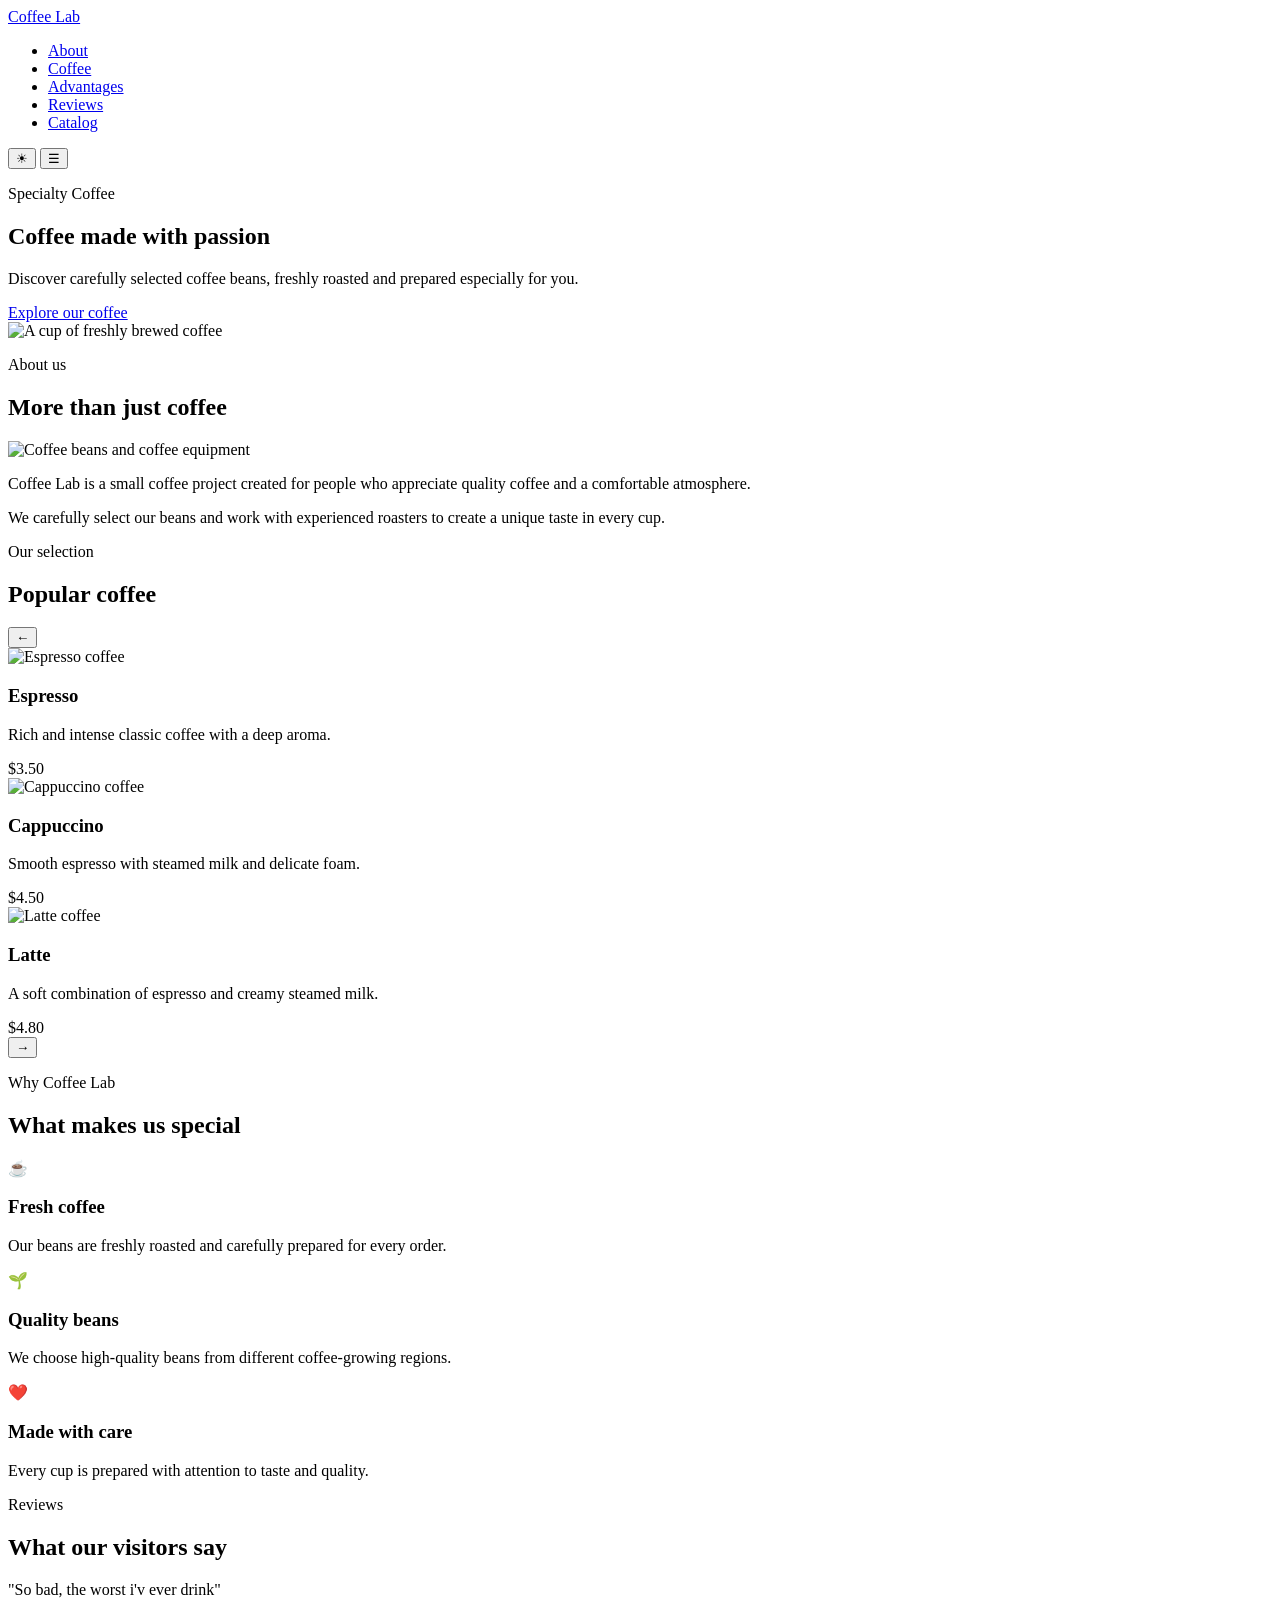
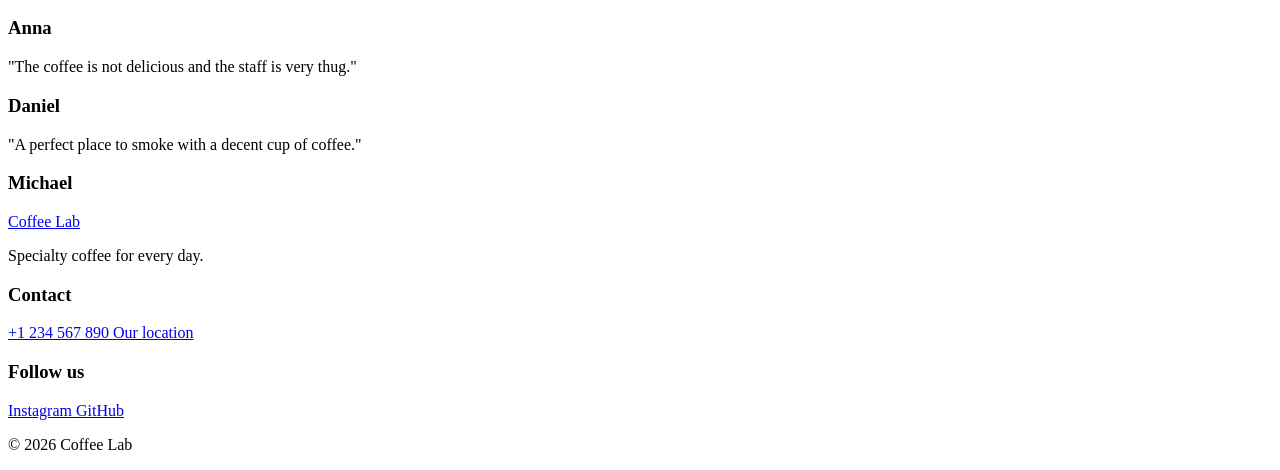
==== index.html @ 0fed057d "feat: add basic index.html" ====
<!DOCTYPE html>
<html lang="en">
<head>
    <meta charset="UTF-8">
    <meta name="viewport" content="width=device-width, initial-scale=1.0">

    <title>Coffee Lab</title>

    <link rel="icon" href="favicon/favicon.svg">
    <link rel="stylesheet" href="css/style.css">
</head>

<body>

<header class="header">
    <div class="container header__container">

        <a class="logo" href="index.html">
            Coffee Lab
        </a>

        <nav class="navigation">
            <ul class="navigation__list">
                <li class="navigation__item">
                    <a class="navigation__link" href="#about">About</a>
                </li>

                <li class="navigation__item">
                    <a class="navigation__link" href="#coffee">Coffee</a>
                </li>

                <li class="navigation__item">
                    <a class="navigation__link" href="#advantages">Advantages</a>
                </li>

                <li class="navigation__item">
                    <a class="navigation__link" href="#reviews">Reviews</a>
                </li>

                <li class="navigation__item">
                    <a class="navigation__link" href="catalog.html">Catalog</a>
                </li>
            </ul>
        </nav>

        <div class="header__actions">

            <button class="theme-button" type="button" aria-label="Change theme">
                ☀
            </button>

            <button class="burger-button" type="button" aria-label="Open menu">
                ☰
            </button>

        </div>

    </div>
</header>


<main>

    <section class="hero" id="hero">
        <div class="container hero__container">

            <div class="hero__content">

                <p class="hero__subtitle">
                    Specialty Coffee
                </p>

                <h1 class="hero__title">
                    Coffee made with passion
                </h1>

                <p class="hero__text">
                    Discover carefully selected coffee beans,
                    freshly roasted and prepared especially for you.
                </p>

                <a class="button hero__button" href="catalog.html">
                    Explore our coffee
                </a>

            </div>

            <div class="hero__image">
                <img
                    src="images/hero.jpg"
                    alt="A cup of freshly brewed coffee"
                >
            </div>

        </div>
    </section>


    <section class="about" id="about">
        <div class="container">

            <div class="section-heading">
                <p class="section-heading__subtitle">
                    About us
                </p>

                <h2 class="section-heading__title">
                    More than just coffee
                </h2>
            </div>

            <div class="about__content">

                <div class="about__image">
                    <img
                        src="images/about.jpg"
                        alt="Coffee beans and coffee equipment"
                    >
                </div>

                <div class="about__text">
                    <p>
                        Coffee Lab is a small coffee project created
                        for people who appreciate quality coffee and
                        a comfortable atmosphere.
                    </p>

                    <p>
                        We carefully select our beans and work with
                        experienced roasters to create a unique taste
                        in every cup.
                    </p>
                </div>

            </div>

        </div>
    </section>


    <section class="coffee" id="coffee">
        <div class="container">

            <div class="section-heading">
                <p class="section-heading__subtitle">
                    Our selection
                </p>

                <h2 class="section-heading__title">
                    Popular coffee
                </h2>
            </div>

            <div class="slider">

                <button
                    class="slider__button slider__button--prev"
                    type="button"
                    aria-label="Previous slide"
                >
                    ←
                </button>

                <div class="slider__content">

                    <article class="coffee-card">
                        <img
                            src="images/coffee-1.jpg"
                            alt="Espresso coffee"
                        >

                        <div class="coffee-card__content">
                            <h3>Espresso</h3>

                            <p>
                                Rich and intense classic coffee
                                with a deep aroma.
                            </p>

                            <span class="coffee-card__price">
                                $3.50
                            </span>
                        </div>
                    </article>


                    <article class="coffee-card">
                        <img
                            src="images/coffee-2.jpg"
                            alt="Cappuccino coffee"
                        >

                        <div class="coffee-card__content">
                            <h3>Cappuccino</h3>

                            <p>
                                Smooth espresso with steamed milk
                                and delicate foam.
                            </p>

                            <span class="coffee-card__price">
                                $4.50
                            </span>
                        </div>
                    </article>


                    <article class="coffee-card">
                        <img
                            src="images/coffee-3.jpg"
                            alt="Latte coffee"
                        >

                        <div class="coffee-card__content">
                            <h3>Latte</h3>

                            <p>
                                A soft combination of espresso
                                and creamy steamed milk.
                            </p>

                            <span class="coffee-card__price">
                                $4.80
                            </span>
                        </div>
                    </article>

                </div>

                <button
                    class="slider__button slider__button--next"
                    type="button"
                    aria-label="Next slide"
                >
                    →
                </button>

            </div>

        </div>
    </section>


    <section class="advantages" id="advantages">
        <div class="container">

            <div class="section-heading">
                <p class="section-heading__subtitle">
                    Why Coffee Lab
                </p>

                <h2 class="section-heading__title">
                    What makes us special
                </h2>
            </div>

            <div class="advantages__list">

                <article class="advantage">
                    <div class="advantage__icon">
                        ☕
                    </div>

                    <h3>Fresh coffee</h3>

                    <p>
                        Our beans are freshly roasted and carefully
                        prepared for every order.
                    </p>
                </article>


                <article class="advantage">
                    <div class="advantage__icon">
                        🌱
                    </div>

                    <h3>Quality beans</h3>

                    <p>
                        We choose high-quality beans from different
                        coffee-growing regions.
                    </p>
                </article>


                <article class="advantage">
                    <div class="advantage__icon">
                        ❤️
                    </div>

                    <h3>Made with care</h3>

                    <p>
                        Every cup is prepared with attention to
                        taste and quality.
                    </p>
                </article>

            </div>

        </div>
    </section>


    <section class="reviews" id="reviews">
        <div class="container">

            <div class="section-heading">
                <p class="section-heading__subtitle">
                    Reviews
                </p>

                <h2 class="section-heading__title">
                    What our visitors say
                </h2>
            </div>

            <div class="reviews__list">

                <article class="review">
                    <p class="review__text">
                        "So bad, the worst i'v ever drink"
                    </p>

                    <h3 class="review__author">
                        Anna
                    </h3>
                </article>


                <article class="review">
                    <p class="review__text">
                        "The coffee is not delicious and the staff
                        is very thug."
                    </p>

                    <h3 class="review__author">
                        Daniel
                    </h3>
                </article>


                <article class="review">
                    <p class="review__text">
                        "A perfect place to smoke with a decent cup
                        of coffee."
                    </p>

                    <h3 class="review__author">
                        Michael
                    </h3>
                </article>

            </div>

        </div>
    </section>

</main>


<footer class="footer">
    <div class="container footer__container">

        <div class="footer__info">
            <a class="logo" href="index.html">
                Coffee Lab
            </a>

            <p>
                Specialty coffee for every day.
            </p>
        </div>

        <div class="footer__contacts">
            <h3>Contact</h3>

            <a href="tel:+1234567890">
                +1 234 567 890
            </a>

            <a
                href="https://maps.google.com"
                target="_blank"
                rel="noopener noreferrer"
            >
                Our location
            </a>
        </div>

        <div class="footer__social">
            <h3>Follow us</h3>

            <a
                href="https://www.instagram.com/"
                target="_blank"
                rel="noopener noreferrer"
            >
                Instagram
            </a>

            <a
                href="https://github.com/"
                target="_blank"
                rel="noopener noreferrer"
            >
                GitHub
            </a>
        </div>

    </div>

    <div class="footer__bottom">
        <p>
            © 2026 Coffee Lab
        </p>
    </div>
</footer>


<script src="js/theme.js"></script>

</body>
</html>
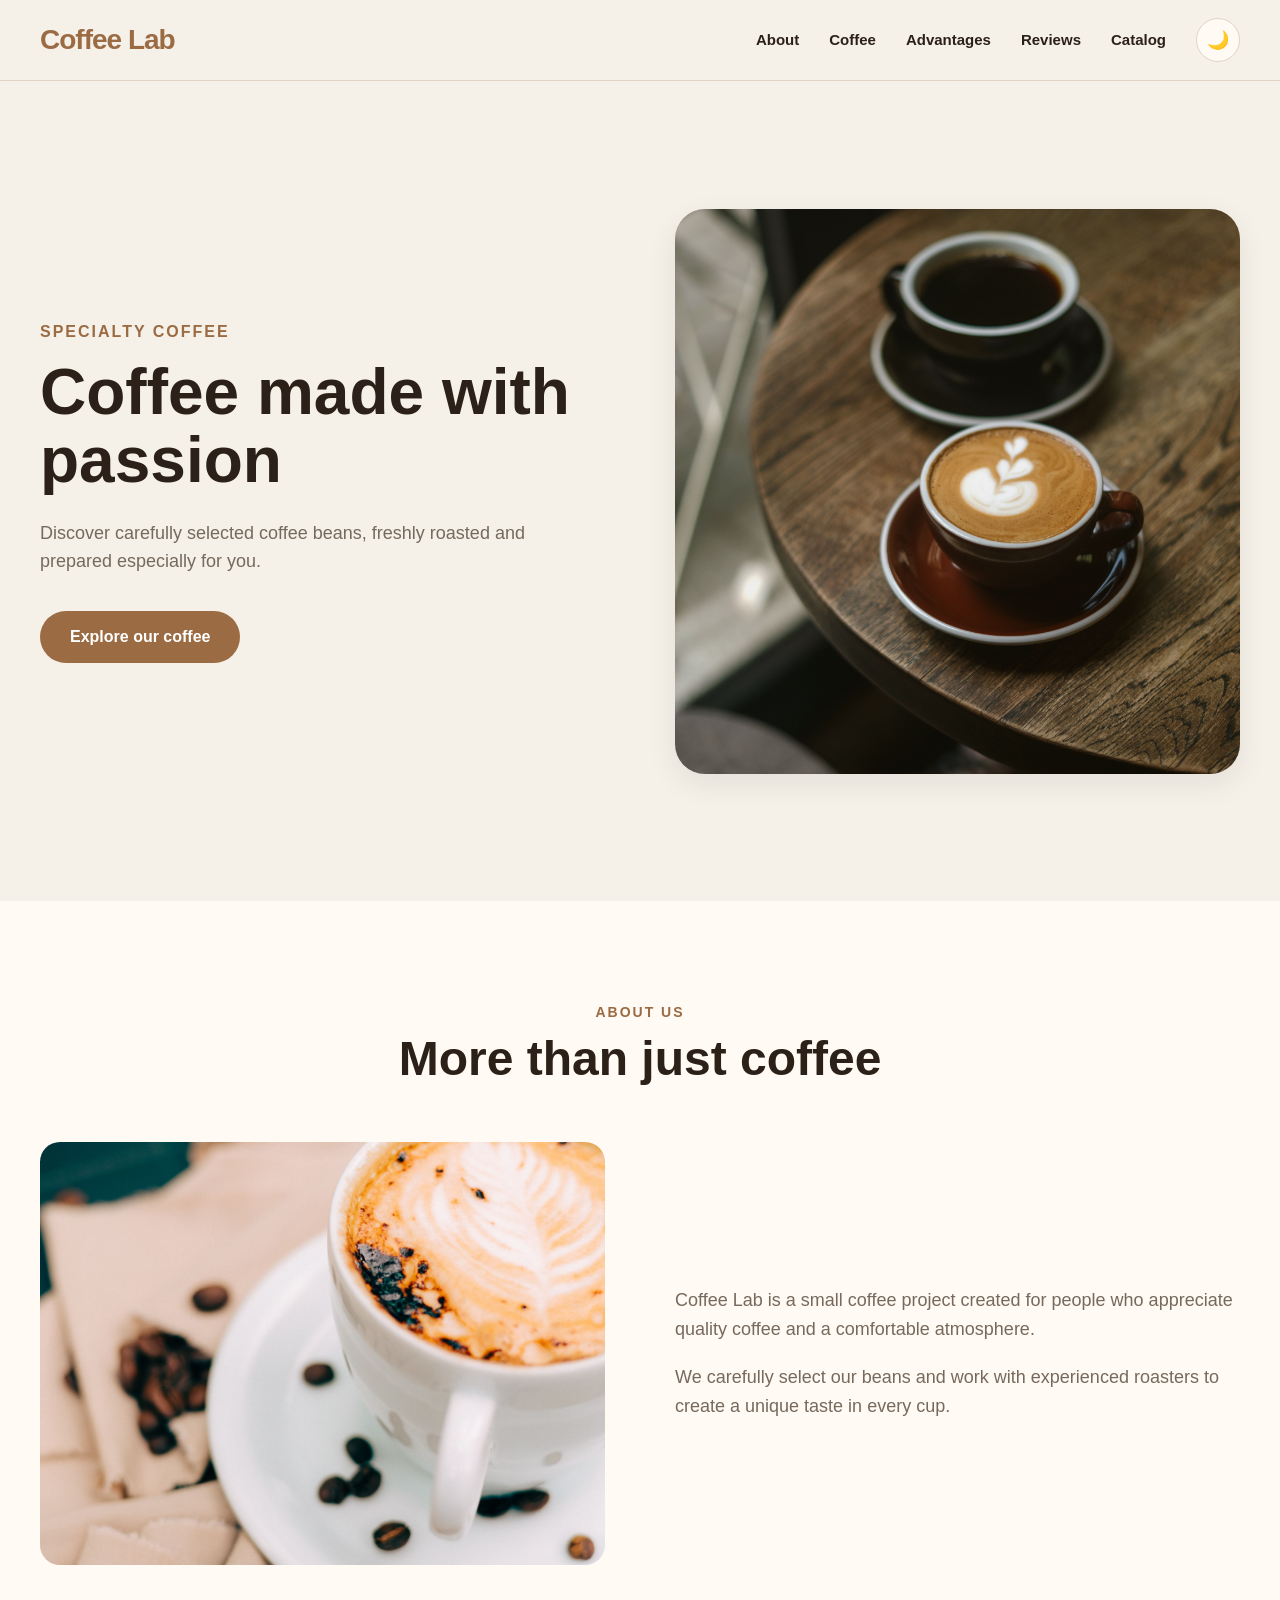
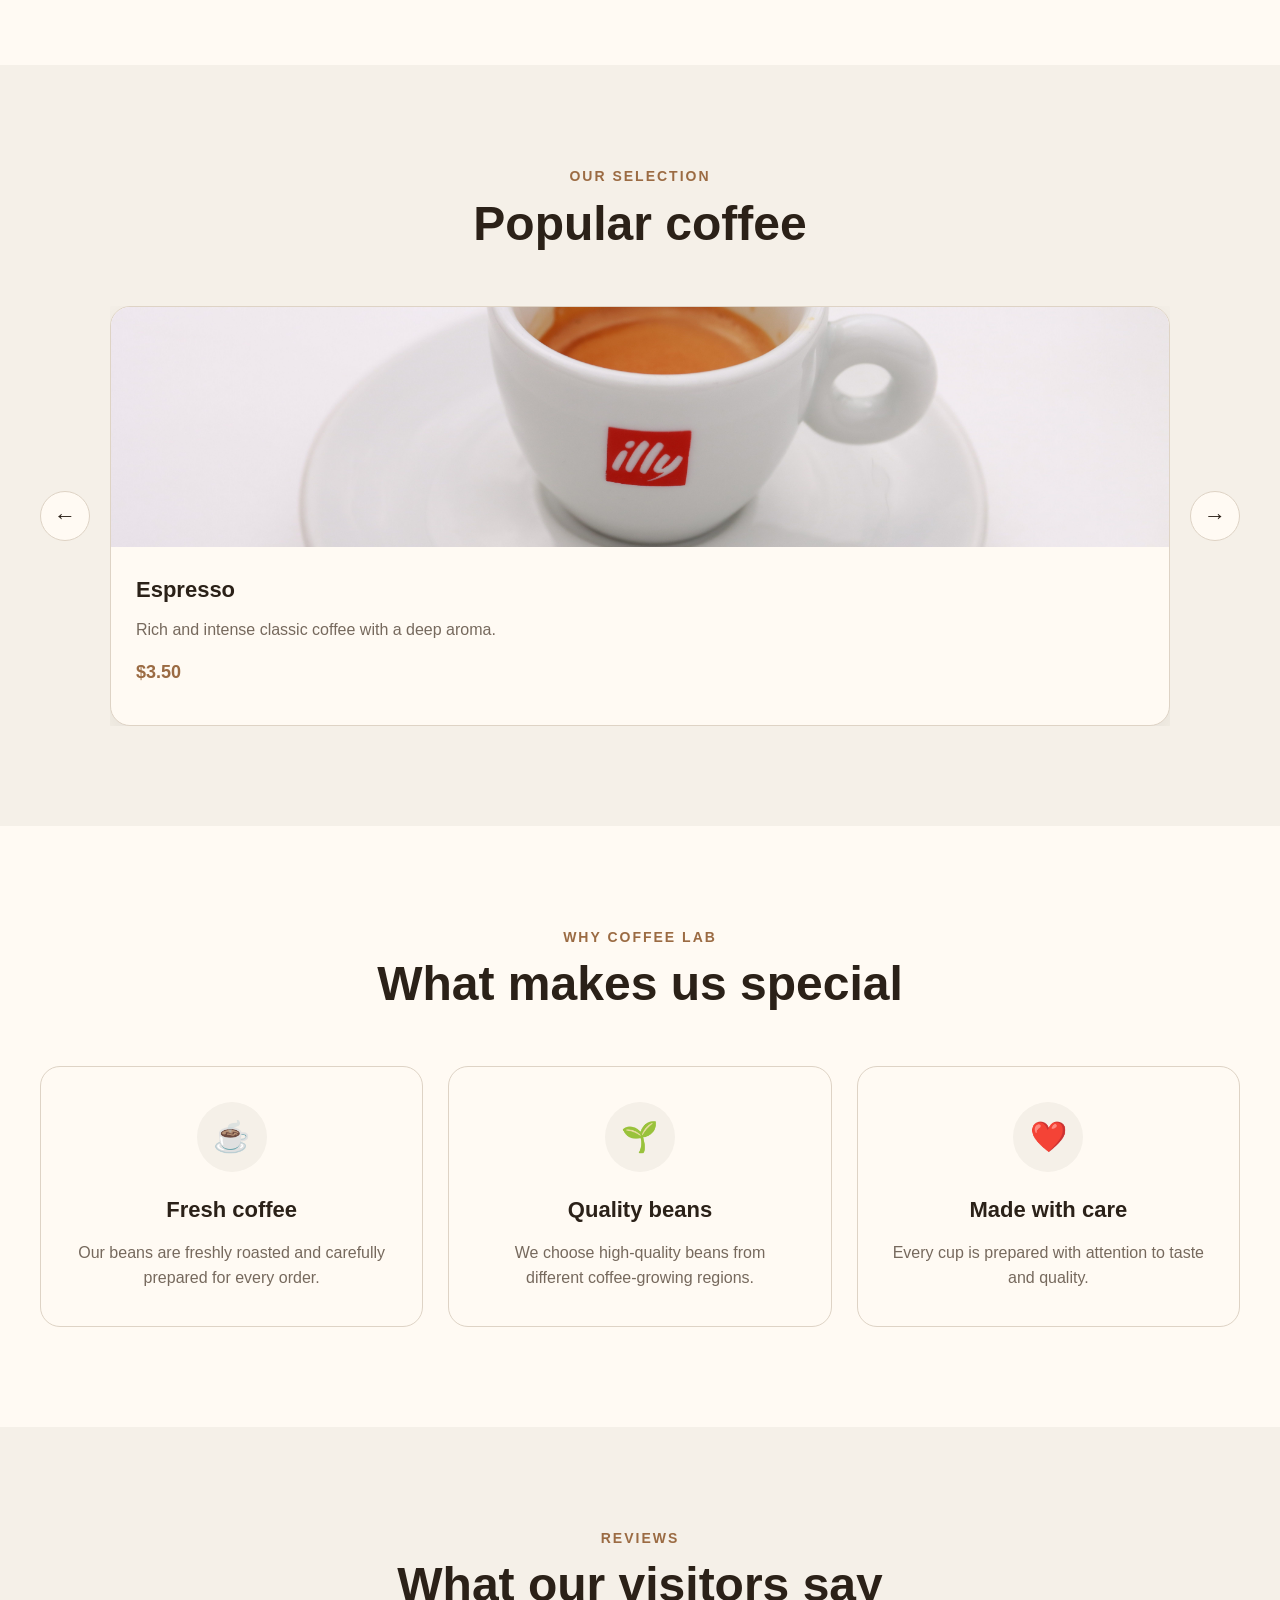
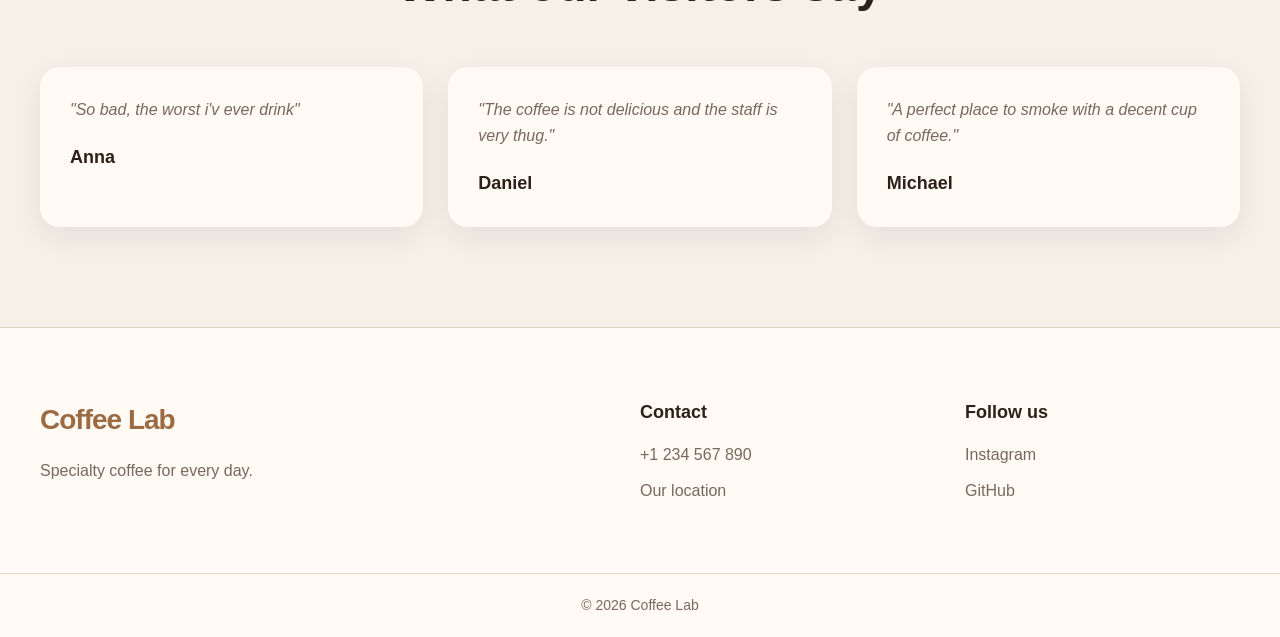
==== commit af1d32d9: "feat: make 2nd part full complete" ====
--- a/index.html
+++ b/index.html
@@ -421,6 +421,8 @@
 
 
 <script src="js/theme.js"></script>
+<script src="js/burger.js"></script>
+<script src="js/slider.js"></script>
 
 </body>
 </html>
--- a/css/style.css
+++ b/css/style.css
@@ -0,0 +1,1436 @@
+:root {
+    --bg-color: #f5f0e8;
+    --surface-color: #fffaf3;
+    --text-color: #2b2118;
+    --secondary-color: #76695d;
+    --accent-color: #9b6b43;
+    --accent-hover: #7d5232;
+    --border-color: #ded3c5;
+    --header-bg: rgba(245, 240, 232, 0.95);
+
+    --shadow: 0 10px 30px rgba(43, 33, 24, 0.08);
+
+    --container-width: 1200px;
+    --radius: 20px;
+    --transition: 0.3s ease;
+}
+
+body.dark-theme {
+    --bg-color: #1c1815;
+    --surface-color: #29221d;
+    --text-color: #f4eadf;
+    --secondary-color: #b8aa9d;
+    --accent-color: #c58a58;
+    --accent-hover: #dda16c;
+    --border-color: #443a32;
+    --header-bg: rgba(28, 24, 21, 0.95);
+
+    --shadow: 0 10px 30px rgba(0, 0, 0, 0.25);
+}
+
+
+/* RESET */
+
+* {
+    box-sizing: border-box;
+    margin: 0;
+    padding: 0;
+}
+
+html {
+    scroll-behavior: smooth;
+    scroll-padding-top: 80px;
+}
+
+body {
+    min-width: 320px;
+
+    background-color: var(--bg-color);
+    color: var(--text-color);
+
+    font-family: Arial, Helvetica, sans-serif;
+    line-height: 1.6;
+
+    transition:
+        background-color var(--transition),
+        color var(--transition);
+}
+
+body.menu-open {
+    overflow: hidden;
+}
+
+img {
+    display: block;
+    width: 100%;
+}
+
+a {
+    color: inherit;
+    text-decoration: none;
+}
+
+button {
+    border: none;
+    font: inherit;
+    cursor: pointer;
+}
+
+ul {
+    list-style: none;
+}
+
+button,
+a {
+    -webkit-tap-highlight-color: transparent;
+}
+
+:focus-visible {
+    outline: 2px solid var(--accent-color);
+    outline-offset: 3px;
+}
+
+
+/* CONTAINER */
+
+.container {
+    width: min(calc(100% - 40px), var(--container-width));
+    margin: 0 auto;
+}
+
+
+/* HEADER */
+
+.header {
+    position: sticky;
+    top: 0;
+    z-index: 1000;
+
+    background-color: var(--header-bg);
+    border-bottom: 1px solid var(--border-color);
+
+    backdrop-filter: blur(10px);
+}
+
+.header__container {
+    min-height: 80px;
+
+    display: flex;
+    align-items: center;
+    justify-content: space-between;
+
+    gap: 30px;
+}
+
+.logo {
+    flex-shrink: 0;
+
+    color: var(--accent-color);
+
+    font-size: 28px;
+    font-weight: 700;
+    letter-spacing: -1px;
+
+    transition: color var(--transition);
+}
+
+.logo:hover {
+    color: var(--accent-hover);
+}
+
+
+/* NAVIGATION */
+
+.navigation {
+    margin-left: auto;
+}
+
+.navigation__list {
+    display: flex;
+    align-items: center;
+    gap: 30px;
+}
+
+.navigation__link {
+    position: relative;
+
+    color: var(--text-color);
+
+    font-size: 15px;
+    font-weight: 600;
+
+    transition: color var(--transition);
+}
+
+.navigation__link::after {
+    content: "";
+
+    position: absolute;
+    left: 0;
+    bottom: -6px;
+
+    width: 0;
+    height: 2px;
+
+    background-color: var(--accent-color);
+
+    transition: width var(--transition);
+}
+
+.navigation__link:hover {
+    color: var(--accent-color);
+}
+
+.navigation__link:hover::after {
+    width: 100%;
+}
+
+
+/* HEADER BUTTONS */
+
+.header__actions {
+    display: flex;
+    align-items: center;
+    gap: 10px;
+}
+
+.theme-button,
+.burger-button {
+    width: 44px;
+    height: 44px;
+
+    display: flex;
+    align-items: center;
+    justify-content: center;
+
+    border: 1px solid var(--border-color);
+    border-radius: 50%;
+
+    background-color: var(--surface-color);
+    color: var(--text-color);
+
+    font-size: 18px;
+
+    transition:
+        color var(--transition),
+        background-color var(--transition),
+        border-color var(--transition),
+        transform var(--transition);
+}
+
+.theme-button:hover,
+.burger-button:hover {
+    border-color: var(--accent-color);
+    color: var(--accent-color);
+    transform: translateY(-2px);
+}
+
+.burger-button {
+    display: none;
+}
+
+.burger-button--open {
+    border-color: var(--accent-color);
+    color: var(--accent-color);
+}
+
+
+/* COMMON */
+
+main {
+    overflow: hidden;
+}
+
+section {
+    padding: 100px 0;
+}
+
+.section-heading {
+    max-width: 700px;
+    margin: 0 auto 55px;
+
+    text-align: center;
+}
+
+.section-heading__subtitle {
+    margin-bottom: 8px;
+
+    color: var(--accent-color);
+
+    font-size: 14px;
+    font-weight: 700;
+    letter-spacing: 2px;
+    text-transform: uppercase;
+}
+
+.section-heading__title {
+    color: var(--text-color);
+
+    font-size: clamp(32px, 4vw, 48px);
+    line-height: 1.15;
+}
+
+.section-heading__description {
+    margin-top: 15px;
+    color: var(--secondary-color);
+}
+
+
+/* BUTTON */
+
+.button {
+    min-height: 52px;
+    padding: 0 30px;
+
+    display: inline-flex;
+    align-items: center;
+    justify-content: center;
+
+    border-radius: 50px;
+
+    background-color: var(--accent-color);
+    color: #ffffff;
+
+    font-weight: 700;
+
+    transition:
+        background-color var(--transition),
+        transform var(--transition),
+        box-shadow var(--transition);
+}
+
+.button:hover {
+    background-color: var(--accent-hover);
+    transform: translateY(-3px);
+    box-shadow: 0 8px 20px rgba(155, 107, 67, 0.25);
+}
+
+
+/* HERO */
+
+.hero {
+    min-height: calc(100vh - 80px);
+
+    display: flex;
+    align-items: center;
+
+    padding: 80px 0;
+}
+
+.hero__container {
+    display: grid;
+    grid-template-columns: 1fr 1fr;
+    align-items: center;
+
+    gap: 70px;
+}
+
+.hero__content {
+    max-width: 560px;
+}
+
+.hero__subtitle {
+    margin-bottom: 15px;
+
+    color: var(--accent-color);
+
+    font-size: 16px;
+    font-weight: 700;
+    letter-spacing: 2px;
+    text-transform: uppercase;
+}
+
+.hero__title {
+    margin-bottom: 25px;
+
+    font-size: clamp(44px, 5vw, 72px);
+    line-height: 1.05;
+}
+
+.hero__text {
+    max-width: 500px;
+    margin-bottom: 35px;
+
+    color: var(--secondary-color);
+
+    font-size: 18px;
+}
+
+.hero__image {
+    overflow: hidden;
+    border-radius: 30px;
+    box-shadow: var(--shadow);
+}
+
+.hero__image img {
+    aspect-ratio: 1;
+    object-fit: cover;
+
+    transition: transform 0.6s ease;
+}
+
+.hero__image:hover img {
+    transform: scale(1.04);
+}
+
+
+/* ABOUT */
+
+.about {
+    background-color: var(--surface-color);
+}
+
+.about__content {
+    display: grid;
+    grid-template-columns: 1fr 1fr;
+    align-items: center;
+
+    gap: 70px;
+}
+
+.about__image {
+    overflow: hidden;
+    border-radius: var(--radius);
+}
+
+.about__image img {
+    aspect-ratio: 4 / 3;
+    object-fit: cover;
+
+    transition: transform 0.6s ease;
+}
+
+.about__image:hover img {
+    transform: scale(1.04);
+}
+
+.about__text {
+    color: var(--secondary-color);
+    font-size: 18px;
+}
+
+.about__text p + p {
+    margin-top: 20px;
+}
+
+
+/* COFFEE SLIDER */
+
+.coffee {
+    background-color: var(--bg-color);
+}
+
+.slider {
+    display: flex;
+    align-items: center;
+    gap: 20px;
+}
+
+.slider__button {
+    flex-shrink: 0;
+
+    width: 50px;
+    height: 50px;
+
+    border: 1px solid var(--border-color);
+    border-radius: 50%;
+
+    background-color: var(--surface-color);
+    color: var(--text-color);
+
+    font-size: 22px;
+
+    transition:
+        background-color var(--transition),
+        color var(--transition),
+        border-color var(--transition),
+        transform var(--transition);
+}
+
+.slider__button:hover {
+    border-color: var(--accent-color);
+    background-color: var(--accent-color);
+    color: #ffffff;
+
+    transform: scale(1.05);
+}
+
+.slider__content {
+    position: relative;
+
+    flex: 1;
+
+    min-height: 420px;
+
+    overflow: hidden;
+}
+
+.coffee-card {
+    position: absolute;
+    inset: 0;
+
+    width: 100%;
+    height: 100%;
+
+    overflow: hidden;
+
+    border: 1px solid var(--border-color);
+    border-radius: var(--radius);
+
+    background-color: var(--surface-color);
+    box-shadow: var(--shadow);
+
+    opacity: 0;
+    visibility: hidden;
+    pointer-events: none;
+
+    transform: translateX(40px);
+
+    transition:
+        opacity 0.4s ease,
+        transform 0.4s ease,
+        visibility 0.4s ease,
+        box-shadow var(--transition);
+}
+
+.coffee-card--active {
+    opacity: 1;
+    visibility: visible;
+    pointer-events: auto;
+
+    transform: translateX(0);
+}
+
+.coffee-card:hover {
+    box-shadow: 0 15px 35px rgba(43, 33, 24, 0.14);
+}
+
+.coffee-card > img {
+    width: 100%;
+    height: 240px;
+
+    object-fit: cover;
+}
+
+.coffee-card__content {
+    padding: 25px;
+}
+
+.coffee-card h3 {
+    margin-bottom: 10px;
+    font-size: 22px;
+}
+
+.coffee-card p {
+    margin-bottom: 15px;
+    color: var(--secondary-color);
+}
+
+.coffee-card__price {
+    color: var(--accent-color);
+    font-size: 18px;
+    font-weight: 700;
+}
+
+
+/* ADVANTAGES */
+
+.advantages {
+    background-color: var(--surface-color);
+}
+
+.advantages__list {
+    display: grid;
+    grid-template-columns: repeat(3, 1fr);
+    gap: 25px;
+}
+
+.advantage {
+    padding: 35px;
+
+    border: 1px solid var(--border-color);
+    border-radius: var(--radius);
+
+    background-color: var(--surface-color);
+
+    text-align: center;
+
+    transition:
+        transform var(--transition),
+        border-color var(--transition),
+        box-shadow var(--transition);
+}
+
+.advantage:hover {
+    border-color: var(--accent-color);
+    box-shadow: var(--shadow);
+    transform: translateY(-6px);
+}
+
+.advantage__icon {
+    width: 70px;
+    height: 70px;
+
+    margin: 0 auto 20px;
+
+    display: flex;
+    align-items: center;
+    justify-content: center;
+
+    border-radius: 50%;
+
+    background-color: var(--bg-color);
+
+    font-size: 30px;
+}
+
+.advantage h3 {
+    margin-bottom: 12px;
+    font-size: 22px;
+}
+
+.advantage p {
+    color: var(--secondary-color);
+}
+
+
+/* REVIEWS */
+
+.reviews {
+    background-color: var(--bg-color);
+}
+
+.reviews__list {
+    display: grid;
+    grid-template-columns: repeat(3, 1fr);
+    gap: 25px;
+}
+
+.review {
+    padding: 30px;
+
+    border-radius: var(--radius);
+
+    background-color: var(--surface-color);
+    box-shadow: var(--shadow);
+}
+
+.review__text {
+    margin-bottom: 20px;
+
+    color: var(--secondary-color);
+
+    font-style: italic;
+}
+
+.review__author {
+    color: var(--text-color);
+    font-size: 18px;
+}
+
+
+/* CATALOG */
+
+.catalog {
+    min-height: calc(100vh - 80px);
+}
+
+.catalog__categories {
+    margin-bottom: 45px;
+
+    display: flex;
+    justify-content: center;
+    gap: 15px;
+}
+
+.category-button {
+    min-height: 46px;
+    padding: 0 25px;
+
+    border: 1px solid var(--border-color);
+    border-radius: 50px;
+
+    background-color: transparent;
+    color: var(--text-color);
+
+    transition:
+        background-color var(--transition),
+        color var(--transition),
+        border-color var(--transition),
+        transform var(--transition);
+}
+
+.category-button:hover {
+    border-color: var(--accent-color);
+    color: var(--accent-color);
+    transform: translateY(-2px);
+}
+
+.category-button--active {
+    border-color: var(--accent-color);
+
+    background-color: var(--accent-color);
+    color: #ffffff;
+}
+
+.category-button--active:hover {
+    background-color: var(--accent-hover);
+    color: #ffffff;
+}
+
+
+/* PRODUCT GRID */
+
+.catalog__grid {
+    display: grid;
+    grid-template-columns: repeat(4, 1fr);
+    gap: 25px;
+}
+
+.product-card {
+    overflow: hidden;
+
+    border: 1px solid var(--border-color);
+    border-radius: var(--radius);
+
+    background-color: var(--surface-color);
+    box-shadow: var(--shadow);
+
+    cursor: pointer;
+
+    transition:
+        transform var(--transition),
+        box-shadow var(--transition);
+}
+
+.product-card:hover {
+    box-shadow: 0 15px 35px rgba(43, 33, 24, 0.14);
+    transform: translateY(-7px);
+}
+
+.product-card:focus-visible {
+    outline: 3px solid var(--accent-color);
+    outline-offset: 4px;
+}
+
+.product-card > img {
+    width: 100%;
+    aspect-ratio: 4 / 3;
+
+    object-fit: cover;
+}
+
+.product-card__content {
+    padding: 22px;
+}
+
+.product-card h3 {
+    margin-bottom: 8px;
+    font-size: 21px;
+}
+
+.product-card p {
+    min-height: 52px;
+    margin-bottom: 15px;
+
+    color: var(--secondary-color);
+
+    font-size: 14px;
+}
+
+.product-card__price {
+    color: var(--accent-color);
+    font-size: 18px;
+    font-weight: 700;
+}
+
+
+/* LOAD MORE */
+
+.load-more {
+    min-height: 50px;
+    margin: 45px auto 0;
+    padding: 0 30px;
+
+    display: block;
+
+    border: 1px solid var(--accent-color);
+    border-radius: 50px;
+
+    background-color: transparent;
+    color: var(--accent-color);
+
+    font-weight: 700;
+
+    transition:
+        background-color var(--transition),
+        color var(--transition),
+        transform var(--transition);
+}
+
+.load-more:hover {
+    background-color: var(--accent-color);
+    color: #ffffff;
+
+    transform: translateY(-3px);
+}
+
+
+/* MODAL */
+
+.modal {
+    position: fixed;
+    inset: 0;
+
+    z-index: 2000;
+
+    display: none;
+    place-items: center;
+
+    padding: 20px;
+}
+
+.modal--open {
+    display: grid;
+}
+
+.modal__overlay {
+    position: absolute;
+    inset: 0;
+
+    background-color: rgba(10, 10, 12, 0.65);
+    backdrop-filter: blur(2px);
+}
+
+.modal__content {
+    position: relative;
+    z-index: 1;
+
+    width: min(760px, 100%);
+    max-height: calc(100vh - 40px);
+
+    display: grid;
+    grid-template-columns: 1fr 1.1fr;
+
+    gap: 28px;
+
+    padding: 24px;
+
+    overflow-y: auto;
+
+    border: 1px solid var(--border-color);
+    border-radius: 28px;
+
+    background-color: var(--surface-color);
+    box-shadow: var(--shadow);
+}
+
+.modal__close {
+    position: absolute;
+    top: 16px;
+    right: 16px;
+
+    z-index: 2;
+
+    width: 38px;
+    height: 38px;
+
+    display: flex;
+    align-items: center;
+    justify-content: center;
+
+    border-radius: 50%;
+
+    background-color: var(--bg-color);
+    color: var(--text-color);
+
+    font-size: 28px;
+    line-height: 1;
+
+    transition:
+        background-color var(--transition),
+        color var(--transition),
+        transform var(--transition);
+}
+
+.modal__close:hover {
+    background-color: var(--accent-color);
+    color: #ffffff;
+    transform: rotate(90deg);
+}
+
+.modal__image-wrapper {
+    overflow: hidden;
+    border-radius: 20px;
+}
+
+.modal__image-wrapper img {
+    width: 100%;
+    height: 100%;
+
+    min-height: 300px;
+
+    object-fit: cover;
+}
+
+.modal__info {
+    display: flex;
+    flex-direction: column;
+    justify-content: center;
+}
+
+.modal__category {
+    color: var(--accent-color);
+
+    font-size: 12px;
+    font-weight: 700;
+    letter-spacing: 2px;
+    text-transform: uppercase;
+}
+
+.modal__title {
+    margin-top: 8px;
+
+    font-size: clamp(28px, 3vw, 40px);
+    line-height: 1.2;
+}
+
+.modal__summary {
+    margin-top: 12px;
+
+    color: var(--secondary-color);
+
+    font-size: 14px;
+}
+
+.modal__description {
+    margin-top: 12px;
+    color: var(--secondary-color);
+}
+
+.modal__options {
+    margin-top: 22px;
+
+    display: flex;
+    flex-direction: column;
+    gap: 18px;
+}
+
+.modal__option {
+    display: flex;
+    flex-direction: column;
+    gap: 10px;
+}
+
+.modal__option-label {
+    color: var(--text-color);
+    font-weight: 700;
+}
+
+.modal__choices {
+    display: flex;
+    flex-wrap: wrap;
+    gap: 10px;
+}
+
+.modal__choice {
+    min-height: 38px;
+    padding: 0 14px;
+
+    border: 1px solid var(--border-color);
+    border-radius: 50px;
+
+    background-color: transparent;
+    color: var(--text-color);
+
+    transition:
+        background-color var(--transition),
+        color var(--transition),
+        border-color var(--transition);
+}
+
+.modal__choice:hover {
+    border-color: var(--accent-color);
+    color: var(--accent-color);
+}
+
+.modal__choice--selected {
+    border-color: var(--accent-color);
+
+    background-color: var(--accent-color);
+    color: #ffffff;
+}
+
+.modal__price-row {
+    margin-top: 24px;
+    padding-top: 20px;
+
+    display: flex;
+    align-items: center;
+    justify-content: space-between;
+
+    gap: 18px;
+
+    border-top: 1px solid var(--border-color);
+
+    font-weight: 700;
+}
+
+.modal__price {
+    color: var(--accent-color);
+    font-size: 28px;
+}
+
+
+/* FOOTER */
+
+.footer {
+    border-top: 1px solid var(--border-color);
+    background-color: var(--surface-color);
+}
+
+.footer__container {
+    padding: 70px 0;
+
+    display: grid;
+    grid-template-columns: 2fr 1fr 1fr;
+
+    gap: 50px;
+}
+
+.footer__info p {
+    max-width: 300px;
+    margin-top: 15px;
+    color: var(--secondary-color);
+}
+
+.footer__contacts,
+.footer__social {
+    display: flex;
+    flex-direction: column;
+    align-items: flex-start;
+    gap: 10px;
+}
+
+.footer h3 {
+    margin-bottom: 5px;
+    font-size: 18px;
+}
+
+.footer a:not(.logo) {
+    color: var(--secondary-color);
+    transition: color var(--transition);
+}
+
+.footer a:not(.logo):hover {
+    color: var(--accent-color);
+}
+
+.footer__bottom {
+    padding: 20px;
+
+    border-top: 1px solid var(--border-color);
+
+    color: var(--secondary-color);
+
+    text-align: center;
+    font-size: 14px;
+}
+
+
+/* 1100 PX */
+
+@media (max-width: 1100px) {
+
+    .container {
+        width: min(calc(100% - 32px), var(--container-width));
+    }
+
+    .navigation__list {
+        gap: 20px;
+    }
+
+    .hero__container,
+    .about__content {
+        gap: 45px;
+    }
+
+    .catalog__grid {
+        grid-template-columns: repeat(3, 1fr);
+    }
+
+}
+
+
+/* 768 PX */
+
+@media (max-width: 768px) {
+
+    section {
+        padding: 75px 0;
+    }
+
+    .header__container {
+        min-height: 70px;
+    }
+
+    .navigation {
+        position: absolute;
+        top: 100%;
+        left: 0;
+        right: 0;
+
+        max-height: 0;
+        overflow: hidden;
+
+        margin: 0;
+        padding: 0 20px;
+
+        background-color: var(--header-bg);
+        border-bottom: 1px solid var(--border-color);
+
+        opacity: 0;
+
+        transition:
+            max-height 0.35s ease,
+            opacity 0.25s ease,
+            padding 0.25s ease;
+    }
+
+    .navigation--open {
+        max-height: 300px;
+        padding: 0 20px 20px;
+
+        opacity: 1;
+    }
+
+    .navigation__list {
+        flex-direction: column;
+        align-items: flex-start;
+
+        gap: 18px;
+
+        padding-top: 18px;
+    }
+
+    .burger-button {
+        display: flex;
+    }
+
+    .hero {
+        min-height: auto;
+        padding: 70px 0;
+    }
+
+    .hero__container {
+        grid-template-columns: 1fr;
+        gap: 45px;
+    }
+
+    .hero__content {
+        max-width: 100%;
+        text-align: center;
+    }
+
+    .hero__text {
+        margin-right: auto;
+        margin-left: auto;
+    }
+
+    .hero__image {
+        width: 100%;
+        max-width: 600px;
+        margin: 0 auto;
+    }
+
+    .about__content {
+        grid-template-columns: 1fr;
+        gap: 35px;
+    }
+
+    .about__text {
+        text-align: center;
+    }
+
+    .slider {
+        gap: 10px;
+    }
+
+    .slider__content {
+        min-height: 390px;
+    }
+
+    .slider__button {
+        width: 44px;
+        height: 44px;
+
+        font-size: 18px;
+    }
+
+    .advantages__list,
+    .reviews__list {
+        grid-template-columns: 1fr;
+    }
+
+    .advantage,
+    .review {
+        width: 100%;
+        max-width: 600px;
+        margin: 0 auto;
+    }
+
+    .catalog__grid {
+        grid-template-columns: repeat(2, 1fr);
+    }
+
+    .footer__container {
+        grid-template-columns: 1fr 1fr;
+        gap: 40px;
+    }
+
+    .footer__info {
+        grid-column: 1 / -1;
+    }
+
+    .modal {
+        padding: 15px;
+    }
+
+    .modal__content {
+        width: 100%;
+        max-height: calc(100vh - 30px);
+
+        grid-template-columns: 1fr;
+
+        gap: 20px;
+    }
+
+    .modal__image-wrapper img {
+        max-height: 300px;
+        min-height: 240px;
+    }
+
+    .modal__info {
+        padding-bottom: 10px;
+    }
+
+}
+
+
+/* 600 PX */
+
+@media (max-width: 600px) {
+
+    .container {
+        width: calc(100% - 24px);
+    }
+
+    .logo {
+        font-size: 24px;
+    }
+
+    .header__container {
+        gap: 10px;
+    }
+
+    .theme-button,
+    .burger-button {
+        width: 40px;
+        height: 40px;
+    }
+
+    section {
+        padding: 60px 0;
+    }
+
+    .section-heading {
+        margin-bottom: 40px;
+    }
+
+    .hero__title {
+        font-size: 42px;
+    }
+
+    .hero__text {
+        font-size: 16px;
+    }
+
+    .slider__content {
+        min-height: 360px;
+    }
+
+    .coffee-card > img {
+        height: 200px;
+    }
+
+    .coffee-card__content {
+        padding: 20px;
+    }
+
+    .catalog__categories {
+        flex-wrap: wrap;
+    }
+
+    .catalog__grid {
+        grid-template-columns: 1fr;
+    }
+
+    .product-card {
+        width: 100%;
+        max-width: 500px;
+        margin: 0 auto;
+    }
+
+    .footer__container {
+        grid-template-columns: 1fr;
+    }
+
+    .footer__info {
+        grid-column: auto;
+    }
+
+}
+
+
+/* 380 PX */
+
+@media (max-width: 380px) {
+
+    .container {
+        width: calc(100% - 20px);
+    }
+
+    .header__container {
+        min-height: 64px;
+    }
+
+    .logo {
+        font-size: 21px;
+    }
+
+    .theme-button,
+    .burger-button {
+        width: 38px;
+        height: 38px;
+
+        font-size: 16px;
+    }
+
+    section {
+        padding: 50px 0;
+    }
+
+    .hero {
+        padding: 55px 0;
+    }
+
+    .hero__title {
+        font-size: 36px;
+    }
+
+    .hero__subtitle {
+        font-size: 13px;
+    }
+
+    .hero__text {
+        font-size: 15px;
+    }
+
+    .button {
+        width: 100%;
+        padding: 0 20px;
+    }
+
+    .section-heading__title {
+        font-size: 32px;
+    }
+
+    .about__text {
+        font-size: 16px;
+    }
+
+    .slider {
+        gap: 6px;
+    }
+
+    .slider__content {
+        min-height: 330px;
+    }
+
+    .slider__button {
+        width: 36px;
+        height: 36px;
+
+        font-size: 16px;
+    }
+
+    .coffee-card > img {
+        height: 170px;
+    }
+
+    .coffee-card__content {
+        padding: 20px;
+    }
+
+    .coffee-card h3 {
+        font-size: 20px;
+    }
+
+    .catalog__categories {
+        gap: 8px;
+    }
+
+    .category-button {
+        flex: 1;
+
+        min-width: 90px;
+
+        padding: 0 12px;
+
+        font-size: 14px;
+    }
+
+    .advantage,
+    .review {
+        padding: 25px 20px;
+    }
+
+    .modal {
+        padding: 10px;
+    }
+
+    .modal__content {
+        max-height: calc(100vh - 20px);
+        padding: 15px;
+        border-radius: 20px;
+    }
+
+    .modal__image-wrapper img {
+        min-height: 200px;
+        max-height: 220px;
+    }
+
+    .modal__title {
+        font-size: 26px;
+    }
+
+    .modal__description {
+        font-size: 14px;
+    }
+
+    .modal__choice {
+        min-height: 36px;
+        padding: 0 12px;
+
+        font-size: 14px;
+    }
+
+    .modal__price {
+        font-size: 24px;
+    }
+
+    .footer__container {
+        padding: 50px 0;
+    }
+
+}
